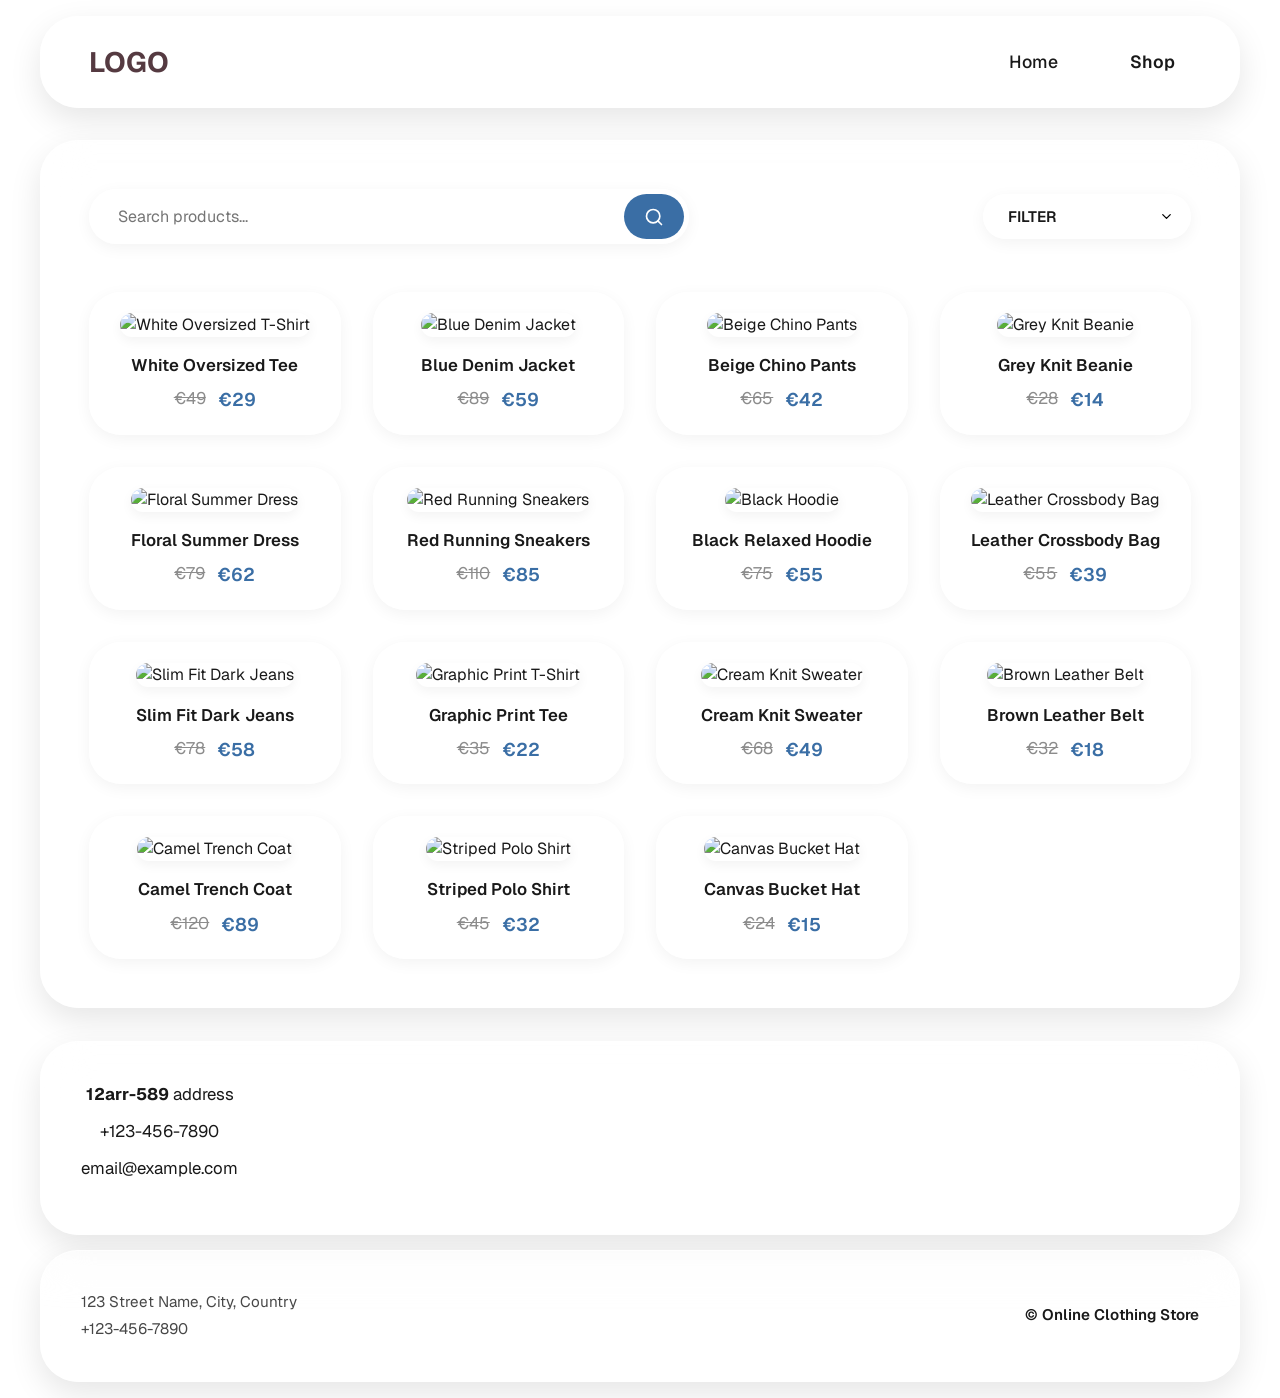
==== store.html @ 8bb3b880 "feat: Add store and landing page for shop" ====
<!DOCTYPE html>
<html lang="en">
<head>
    <meta charset="UTF-8">
    <meta name="viewport" content="width=device-width, initial-scale=1.0">
    <title>Store - Clothing Store</title>
    <link rel="stylesheet" href="style.css">
</head>
<body>
    <div class="page-container">
        <!-- Header -->
        <header class="main-header box animate-on-load delay-1">
            <div class="logo">LOGO</div>
            <nav class="main-nav">
                <a href="index.html">Home</a>
                <a href="store.html" class="active">Shop</a>
            </nav>
        </header>

        <main>
            <section class="store-section box animate-on-load delay-2">
                <div class="search-filter-bar">
                    <div class="search-input">
                        <input type="text" placeholder="Search products...">
                        <button type="button" class="btn-search">
                            <svg width="20" height="20" viewBox="0 0 24 24" fill="none" stroke="currentColor" stroke-width="2" stroke-linecap="round" stroke-linejoin="round"><circle cx="11" cy="11" r="8"></circle><line x1="21" y1="21" x2="16.65" y2="16.65"></line></svg>
                        </button>
                    </div>
                    <div class="filter-dropdown">
                        <select>
                            <option>FILTER</option>
                            <option>Price: Low to High</option>
                            <option>Price: High to Low</option>
                        </select>
                    </div>
                </div>

                <div class="product-grid store-grid">
                    <!-- Row 1 -->
                    <article class="product-card">
                        <img src="https://images.unsplash.com/photo-1521572163474-6864f9cf17ab?w=400&h=300&fit=crop" alt="White Oversized T-Shirt">
                        <h3>White Oversized Tee</h3>
                        <div class="pricing">
                            <span class="old-price">€49</span>
                            <span class="new-price">€29</span>
                        </div>
                    </article>
                    <article class="product-card">
                        <img src="https://images.unsplash.com/photo-1551028719-00167b16eac5?w=400&h=300&fit=crop" alt="Blue Denim Jacket">
                        <h3>Blue Denim Jacket</h3>
                        <div class="pricing">
                            <span class="old-price">€89</span>
                            <span class="new-price">€59</span>
                        </div>
                    </article>
                    <article class="product-card">
                        <img src="https://images.unsplash.com/photo-1624378439575-d8705ad7ae80?w=400&h=300&fit=crop" alt="Beige Chino Pants">
                        <h3>Beige Chino Pants</h3>
                        <div class="pricing">
                            <span class="old-price">€65</span>
                            <span class="new-price">€42</span>
                        </div>
                    </article>
                    <article class="product-card">
                        <img src="https://images.unsplash.com/photo-1576871337632-b9aef4c17ab9?w=400&h=300&fit=crop" alt="Grey Knit Beanie">
                        <h3>Grey Knit Beanie</h3>
                        <div class="pricing">
                            <span class="old-price">€28</span>
                            <span class="new-price">€14</span>
                        </div>
                    </article>

                    <!-- Row 2 -->
                    <article class="product-card">
                        <img src="https://images.unsplash.com/photo-1595777457583-95e059d581b8?w=400&h=300&fit=crop" alt="Floral Summer Dress">
                        <h3>Floral Summer Dress</h3>
                        <div class="pricing">
                            <span class="old-price">€79</span>
                            <span class="new-price">€62</span>
                        </div>
                    </article>
                    <article class="product-card">
                        <img src="https://images.unsplash.com/photo-1542291026-7eec264c27ff?w=400&h=300&fit=crop" alt="Red Running Sneakers">
                        <h3>Red Running Sneakers</h3>
                        <div class="pricing">
                            <span class="old-price">€110</span>
                            <span class="new-price">€85</span>
                        </div>
                    </article>
                    <article class="product-card">
                        <img src="https://images.unsplash.com/photo-1556821840-3a63f95609a7?w=400&h=300&fit=crop" alt="Black Hoodie">
                        <h3>Black Relaxed Hoodie</h3>
                        <div class="pricing">
                            <span class="old-price">€75</span>
                            <span class="new-price">€55</span>
                        </div>
                    </article>
                    <article class="product-card">
                        <img src="https://images.unsplash.com/photo-1548036328-c9fa89d128fa?w=400&h=300&fit=crop" alt="Leather Crossbody Bag">
                        <h3>Leather Crossbody Bag</h3>
                        <div class="pricing">
                            <span class="old-price">€55</span>
                            <span class="new-price">€39</span>
                        </div>
                    </article>

                    <!-- Row 3 -->
                    <article class="product-card">
                        <img src="https://images.unsplash.com/photo-1602293589930-45aad59ba3ab?w=400&h=300&fit=crop" alt="Slim Fit Dark Jeans">
                        <h3>Slim Fit Dark Jeans</h3>
                        <div class="pricing">
                            <span class="old-price">€78</span>
                            <span class="new-price">€58</span>
                        </div>
                    </article>
                    <article class="product-card">
                        <img src="https://images.unsplash.com/photo-1503342217505-b0a15ec3261c?w=400&h=300&fit=crop" alt="Graphic Print T-Shirt">
                        <h3>Graphic Print Tee</h3>
                        <div class="pricing">
                            <span class="old-price">€35</span>
                            <span class="new-price">€22</span>
                        </div>
                    </article>
                    <article class="product-card">
                        <img src="https://images.unsplash.com/photo-1620799140408-edc6dcb6d633?w=400&h=300&fit=crop" alt="Cream Knit Sweater">
                        <h3>Cream Knit Sweater</h3>
                        <div class="pricing">
                            <span class="old-price">€68</span>
                            <span class="new-price">€49</span>
                        </div>
                    </article>
                    <article class="product-card">
                        <img src="https://images.unsplash.com/photo-1553062407-98eeb64c6a62?w=400&h=300&fit=crop" alt="Brown Leather Belt">
                        <h3>Brown Leather Belt</h3>
                        <div class="pricing">
                            <span class="old-price">€32</span>
                            <span class="new-price">€18</span>
                        </div>
                    </article>

                    <!-- Row 4 -->
                    <article class="product-card">
                        <img src="https://images.unsplash.com/photo-1591047139829-d91aecb6caea?w=400&h=300&fit=crop" alt="Camel Trench Coat">
                        <h3>Camel Trench Coat</h3>
                        <div class="pricing">
                            <span class="old-price">€120</span>
                            <span class="new-price">€89</span>
                        </div>
                    </article>
                    <article class="product-card">
                        <img src="https://images.unsplash.com/photo-1562157873-818bc0726f68?w=400&h=300&fit=crop" alt="Striped Polo Shirt">
                        <h3>Striped Polo Shirt</h3>
                        <div class="pricing">
                            <span class="old-price">€45</span>
                            <span class="new-price">€32</span>
                        </div>
                    </article>
                    <article class="product-card">
                        <img src="https://images.unsplash.com/photo-1572307480813-ceb0e59d8325?w=400&h=300&fit=crop" alt="Canvas Bucket Hat">
                        <h3>Canvas Bucket Hat</h3>
                        <div class="pricing">
                            <span class="old-price">€24</span>
                            <span class="new-price">€15</span>
                        </div>
                    </article>
                </div>
            </section>
        </main>

        <footer class="main-footer">
            <div class="footer-info box animate-on-load delay-3">
                <address>
                    <p><strong>12arr-589</strong> address</p>
                    <p>+123-456-7890</p>
                    <p><a href="mailto:email@example.com">email@example.com</a></p>
                </address>
            </div>
            <div class="footer-bottom box-solid animate-on-load delay-3">
                <address class="footer-address-inline">
                    <p>123 Street Name, City, Country</p>
                    <p>+123-456-7890</p>
                </address>
                <p class="copyright">&copy; Online Clothing Store</p>
            </div>
        </footer>
    </div>
</body>
</html>
---- style.css ----
@import url('https://fonts.googleapis.com/css2?family=Geist:wght@400;600;700&display=swap');

/* Color Palette:
- Dark Rose Wood: #553a41
- Lapis Lazuli: #3a6ea5
- Platinum: #e6e8e6
- Old Rose: #bb7e8c
- Eerie Black: #191919
- White: #ffffff 
*/

:root {
    --text-color: #191919;
    --background: linear-gradient(135deg, #e6e8e6, #bb7e8c, #3a6ea5);
    --glass-bg: rgba(255, 255, 255, 0.4);
    --glass-border: rgba(255, 255, 255, 0.6);
    --glass-shadow: rgba(0, 0, 0, 0.1);
    --primary: #3a6ea5;
    --primary-hover: #2a517b;
    --accent: #bb7e8c;
    --dark-accent: #553a41;
}

* {
    box-sizing: border-box;
    margin: 0;
    padding: 0;
}

body {
    font-family: 'Geist', sans-serif;
    color: var(--text-color);
    background-attachment: fixed;
    line-height: 1.5;
    padding: 1rem;
    min-height: 100vh;
}

.page-container {
    max-width: 1200px;
    margin: 0 auto;
    display: flex;
    flex-direction: column;
    gap: 2rem;
}

a {
    text-decoration: none;
    color: inherit;
    transition: color 0.3s ease;
}

/* Glassmorphism Box Styles */
.box, .box-solid {
    background: var(--glass-bg);
    backdrop-filter: blur(24px);
    -webkit-backdrop-filter: blur(24px);
    border: 1px solid var(--glass-border);
    border-radius: 38px; /* Apple squircle liquid design */
    box-shadow: 0 12px 32px var(--glass-shadow);
    padding: 2rem 2.5rem;
}

/* Animations */
@keyframes fadeSlideUp {
    0% {
        opacity: 0;
        transform: translateY(30px) scale(0.98);
    }
    100% {
        opacity: 1;
        transform: translateY(0) scale(1);
    }
}

.animate-on-load {
    opacity: 0;
    animation: fadeSlideUp 0.8s cubic-bezier(0.25, 1, 0.5, 1) forwards;
}

.delay-1 { animation-delay: 0.1s; }
.delay-2 { animation-delay: 0.2s; }
.delay-3 { animation-delay: 0.3s; }
.delay-4 { animation-delay: 0.4s; }
.delay-5 { animation-delay: 0.5s; }

/* Header */
.main-header {
    display: flex;
    justify-content: space-between;
    align-items: center;
    padding: 1.5rem 3rem;
}

.logo {
    font-size: 1.75rem;
    font-weight: 700;
    color: var(--dark-accent);
}

main {
    display: flex;
    flex-direction: column;
    gap: 1rem;
}

.main-nav {
    display: flex;
    gap: 2.5rem;
}

.main-nav a {
    font-size: 1.1rem;
    font-weight: 500;
    position: relative;
    padding: 0.5rem 1rem;
    border-radius: 9999px;
    transition: all 0.3s ease;
}

.main-nav a.active {
    font-weight: 600;
    background: rgba(255, 255, 255, 0.5);
}

.main-nav a:hover, .main-nav a.active:hover {
    color: var(--dark-accent);
    background: rgba(255, 255, 255, 0.8);
}

/* Hero Section */
.hero-section {
    text-align: center;
    padding: 8rem 2rem;
    background: rgba(255, 255, 255, 0.5); /* slightly more opaque to stand out */
}

.hero-content h1 {
    font-size: 3rem;
    margin-bottom: 0.5rem;
    color: var(--dark-accent);
    letter-spacing: -1px;
    font-weight: 700;
}

.hero-content p {
    font-size: 1.25rem;
    margin-bottom: 2.5rem;
    color: var(--dark-accent);
    opacity: 0.8;
}

.btn {
    display: inline-block;
    background-color: var(--primary);
    color: #ffffff;
    padding: 1rem 3rem;
    border-radius: 9999px; /* borders like a circle */
    font-weight: 600;
    font-size: 1.1rem;
    box-shadow: 0 8px 24px rgba(58, 110, 165, 0.4);
    transition: transform 0.3s cubic-bezier(0.25, 1, 0.5, 1), box-shadow 0.3s ease;
}

.btn:hover {
    background-color: var(--primary-hover);
    transform: scale(1.05) translateY(-2px); 
    box-shadow: 0 12px 32px rgba(58, 110, 165, 0.6);
}

/* Product Section */
.product-section {
    padding: 2.5rem;
}

.section-header h2 {
    font-size: 1.5rem;
    margin-bottom: 2rem;
    color: var(--dark-accent);
    font-weight: 700;
    letter-spacing: -0.5px;
    border-bottom: 1px solid rgba(85, 58, 65, 0.2);
    padding-bottom: 0.75rem;
}

.product-grid {
    display: grid;
    grid-template-columns: repeat(4, 1fr);
    gap: 2rem;
}

@media (max-width: 900px) {
    .product-grid {
        grid-template-columns: repeat(2, 1fr);
    }
}

@media (max-width: 600px) {
    .product-grid {
        grid-template-columns: 1fr;
    }
}

.product-card {
    text-align: center;
    background: rgba(255, 255, 255, 0.5);
    backdrop-filter: blur(16px);
    -webkit-backdrop-filter: blur(16px);
    border: 1px solid var(--glass-border);
    border-radius: 32px;
    padding: 1.25rem;
    box-shadow: 0 4px 16px rgba(0, 0, 0, 0.05);
    transition: all 0.4s cubic-bezier(0.25, 1, 0.5, 1); 
    cursor: pointer;
}

.product-card:hover {
    transform: translateY(-8px) scale(1.02);
    background: rgba(255, 255, 255, 0.7);
    box-shadow: 0 16px 32px rgba(0, 0, 0, 0.1);
}

.product-card img {
    width: 100%;
    aspect-ratio: 4/3;
    object-fit: cover;
    background-color: transparent;
    margin-bottom: 1rem;
    border-radius: 20px; /* Rounded inner image */
    box-shadow: 0 4px 12px rgba(0,0,0,0.05);
}

.product-card h3 {
    font-size: 1.05rem;
    font-weight: 600;
    margin-bottom: 0.5rem;
    color: var(--text-color);
}

.pricing {
    font-size: 1.05rem;
    display: flex;
    justify-content: center;
    gap: 0.75rem;
    font-weight: 600;
}

.old-price {
    text-decoration: line-through;
    color: var(--text-color);
    opacity: 0.5;
    font-weight: 400;
}

.new-price {
    color: var(--primary);
    font-size: 1.15rem;
}

/* Store Page Styles */
.store-section {
    padding: 3rem;
}

.search-filter-bar {
    display: flex;
    justify-content: space-between;
    align-items: center;
    margin-bottom: 3rem;
    gap: 2rem;
}

.search-input {
    display: flex;
    background: rgba(255, 255, 255, 0.5);
    backdrop-filter: blur(12px);
    -webkit-backdrop-filter: blur(12px);
    border: 1px solid var(--glass-border);
    border-radius: 9999px; /* borders like a circle */
    flex-grow: 1;
    max-width: 600px;
    padding: 0.25rem;
    box-shadow: 0 4px 16px rgba(0, 0, 0, 0.05);
    transition: background 0.3s ease;
}

.search-input:hover, .search-input:focus-within {
    background: rgba(255, 255, 255, 0.7);
}

.search-input input {
    width: 100%;
    padding: 0.75rem 1.5rem;
    border: none;
    outline: none;
    background: transparent;
    font-family: inherit;
    font-size: 1rem;
    color: var(--text-color);
}

.search-input .btn-search {
    background: var(--primary);
    border: none;
    padding: 0 1.25rem;
    border-radius: 9999px;
    cursor: pointer;
    color: #ffffff;
    display: flex;
    align-items: center;
    justify-content: center;
    transition: transform 0.2s ease, background 0.2s ease;
}

.search-input .btn-search:hover {
    background: var(--primary-hover);
    transform: scale(1.05);
}

.filter-dropdown select {
    padding: 0.75rem 3rem 0.75rem 1.5rem;
    background: rgba(255, 255, 255, 0.5);
    backdrop-filter: blur(12px);
    -webkit-backdrop-filter: blur(12px);
    border: 1px solid var(--glass-border);
    border-radius: 9999px; /* borders like a circle */
    font-family: inherit;
    font-size: 0.95rem;
    outline: none;
    cursor: pointer;
    font-weight: 600;
    color: var(--text-color);
    box-shadow: 0 4px 16px rgba(0, 0, 0, 0.05);
    transition: background 0.3s ease;
    appearance: none;
    background-image: url("data:image/svg+xml;charset=UTF-8,%3csvg xmlns='http://www.w3.org/2000/svg' viewBox='0 0 24 24' fill='none' stroke='currentColor' stroke-width='2' stroke-linecap='round' stroke-linejoin='round'%3e%3cpolyline points='6 9 12 15 18 9'%3e%3c/polyline%3e%3c/svg%3e");
    background-repeat: no-repeat;
    background-position: right 1rem center;
    background-size: 1em;
}

.filter-dropdown select:hover {
    background-color: rgba(255, 255, 255, 0.7);
}

/* Footer */
.footer-info {
    padding: 2.5rem;
    text-align: center;
    display: flex;
    flex-direction: row;
    justify-content: space-between;
    align-items: center;
}

.footer-info address {
    font-style: normal;
    color: var(--text-color);
}

.footer-info address p {
    margin-bottom: 0.75rem;
    font-size: 1.05rem;
}

.footer-info address strong {
    font-weight: 700;
}

.footer-bottom {
    padding: 2.5rem;
    display: flex;
    justify-content: space-between;
    align-items: center;
    border-radius: 38px !important; /* Pill footer */
}

.footer-address-inline {
    display: flex;
    flex-direction: column;
    gap: 0.25rem;
}

.footer-address-inline p {
    margin: 0;
    font-style: normal;
    font-size: 0.95rem;
    color: var(--text-color);
    opacity: 0.8;
}

.main-footer {
    display: flex;
    flex-direction: column;
    gap: 1rem;
}

.copyright {
    font-size: 0.95rem;
    color: var(--text-color);
    font-weight: 600;
}
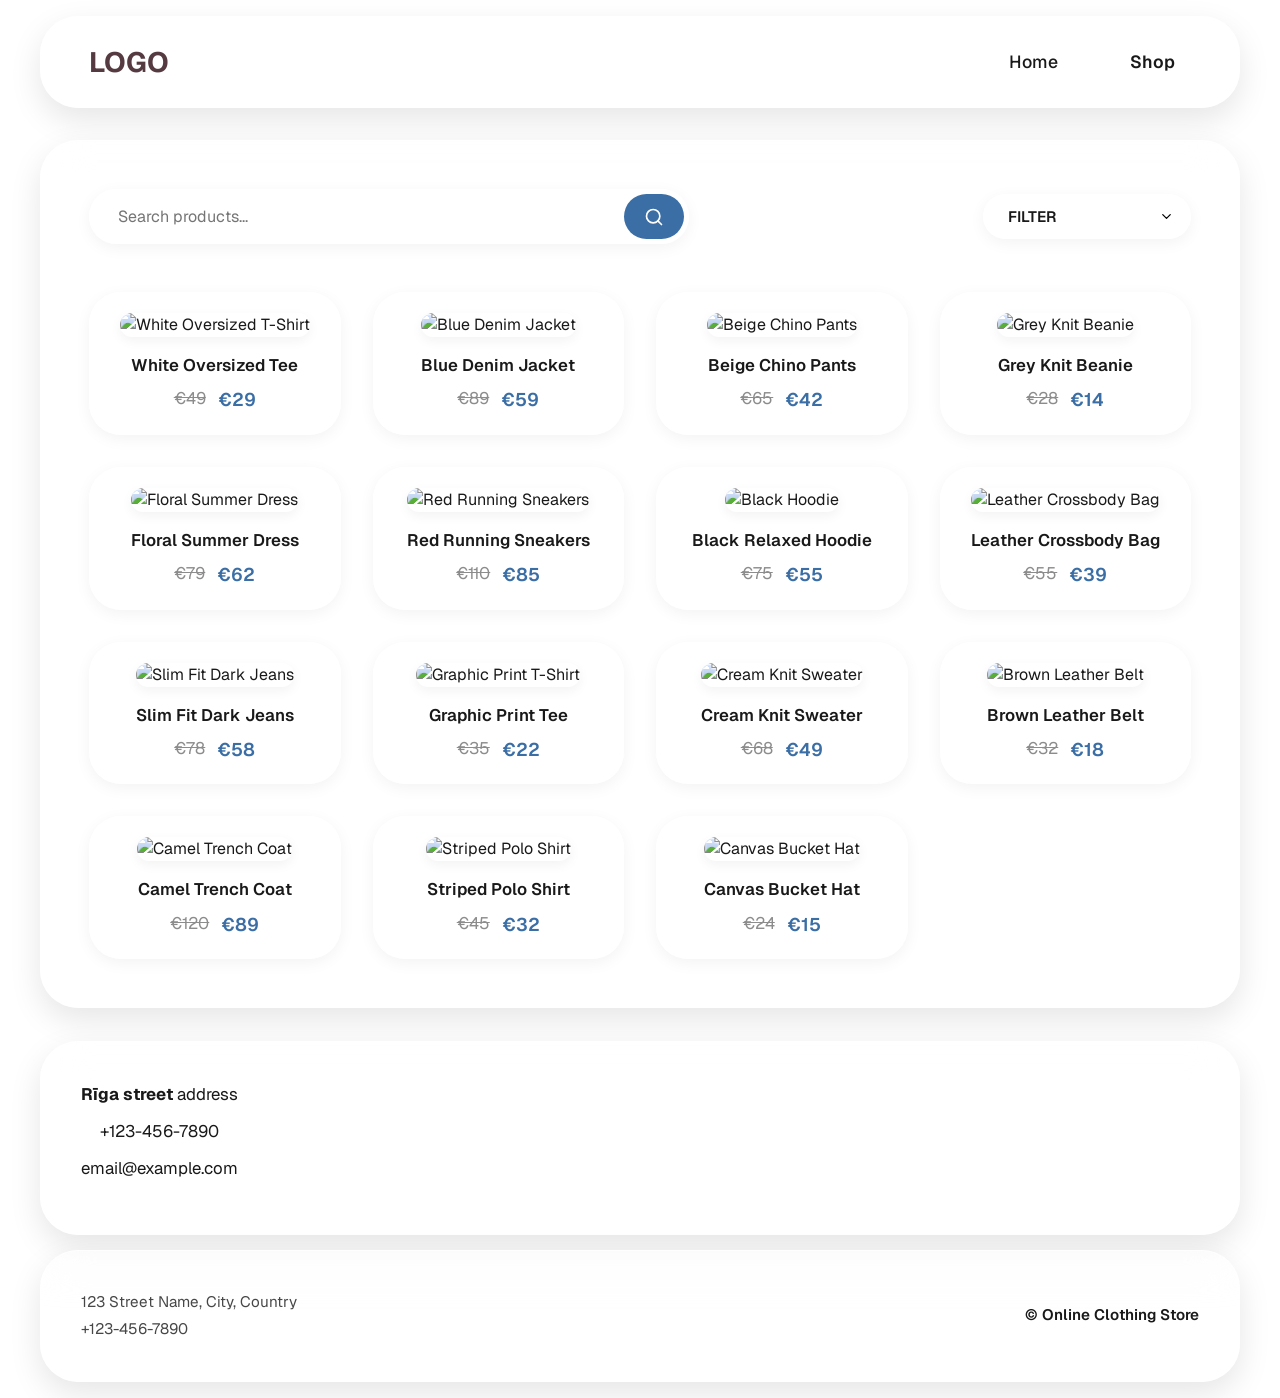
==== commit 055f251b: "Update footer address in store.html" ====
--- a/store.html
+++ b/store.html
@@ -170,7 +170,7 @@
         <footer class="main-footer">
             <div class="footer-info box animate-on-load delay-3">
                 <address>
-                    <p><strong>12arr-589</strong> address</p>
+                    <p><strong>Rīga street</strong> address</p>
                     <p>+123-456-7890</p>
                     <p><a href="mailto:email@example.com">email@example.com</a></p>
                 </address>
